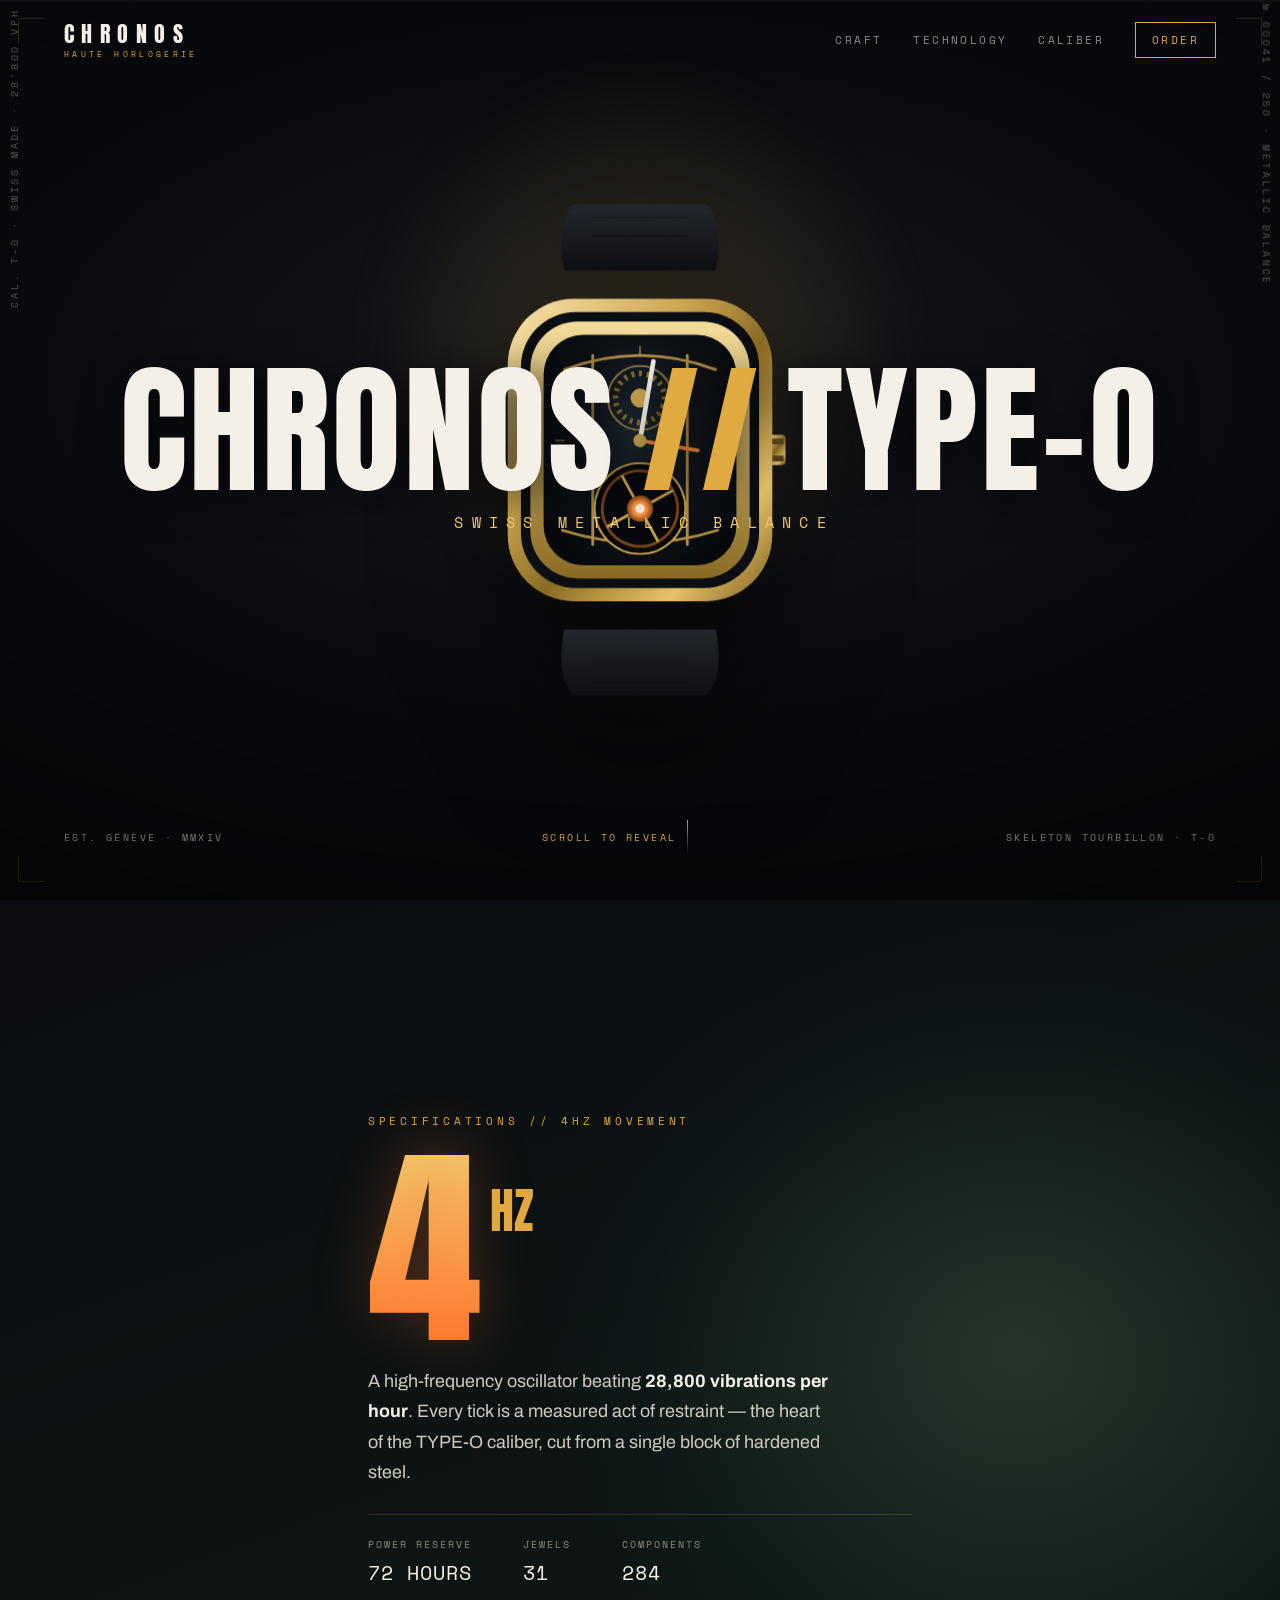
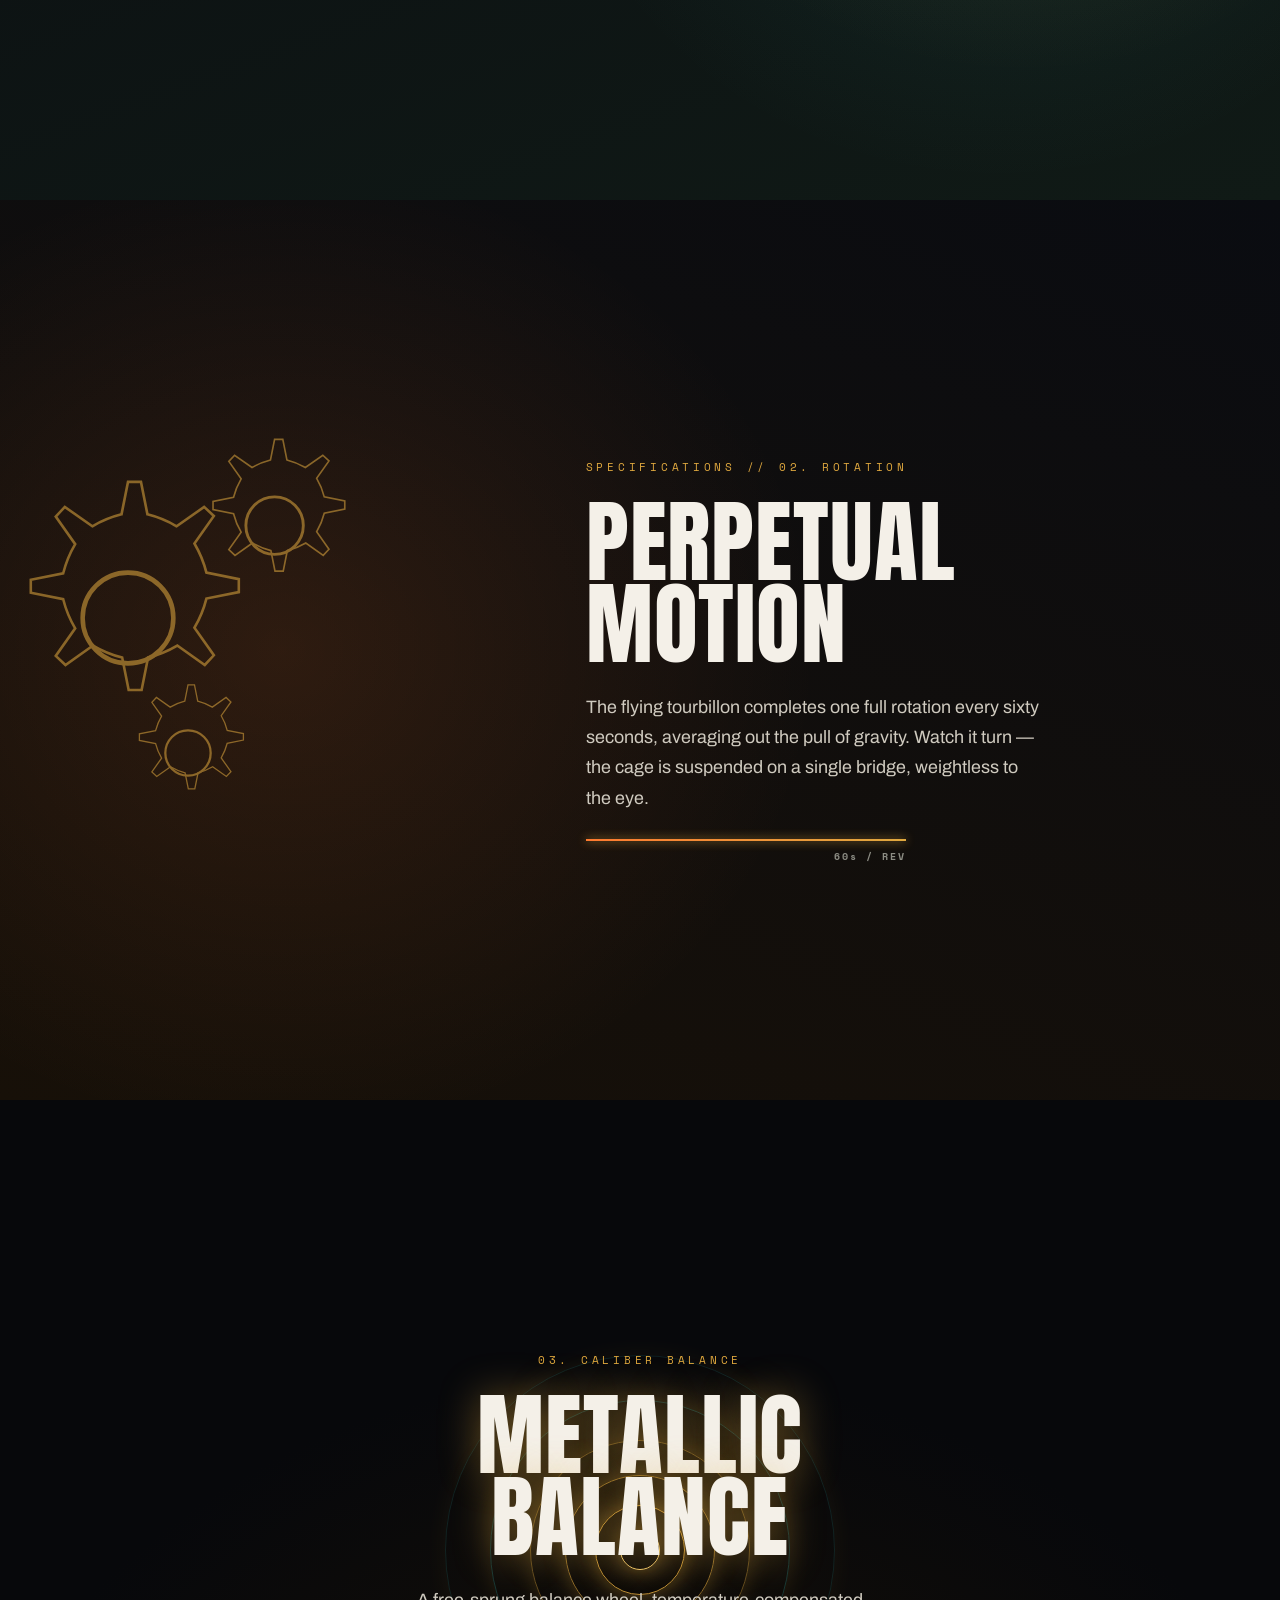
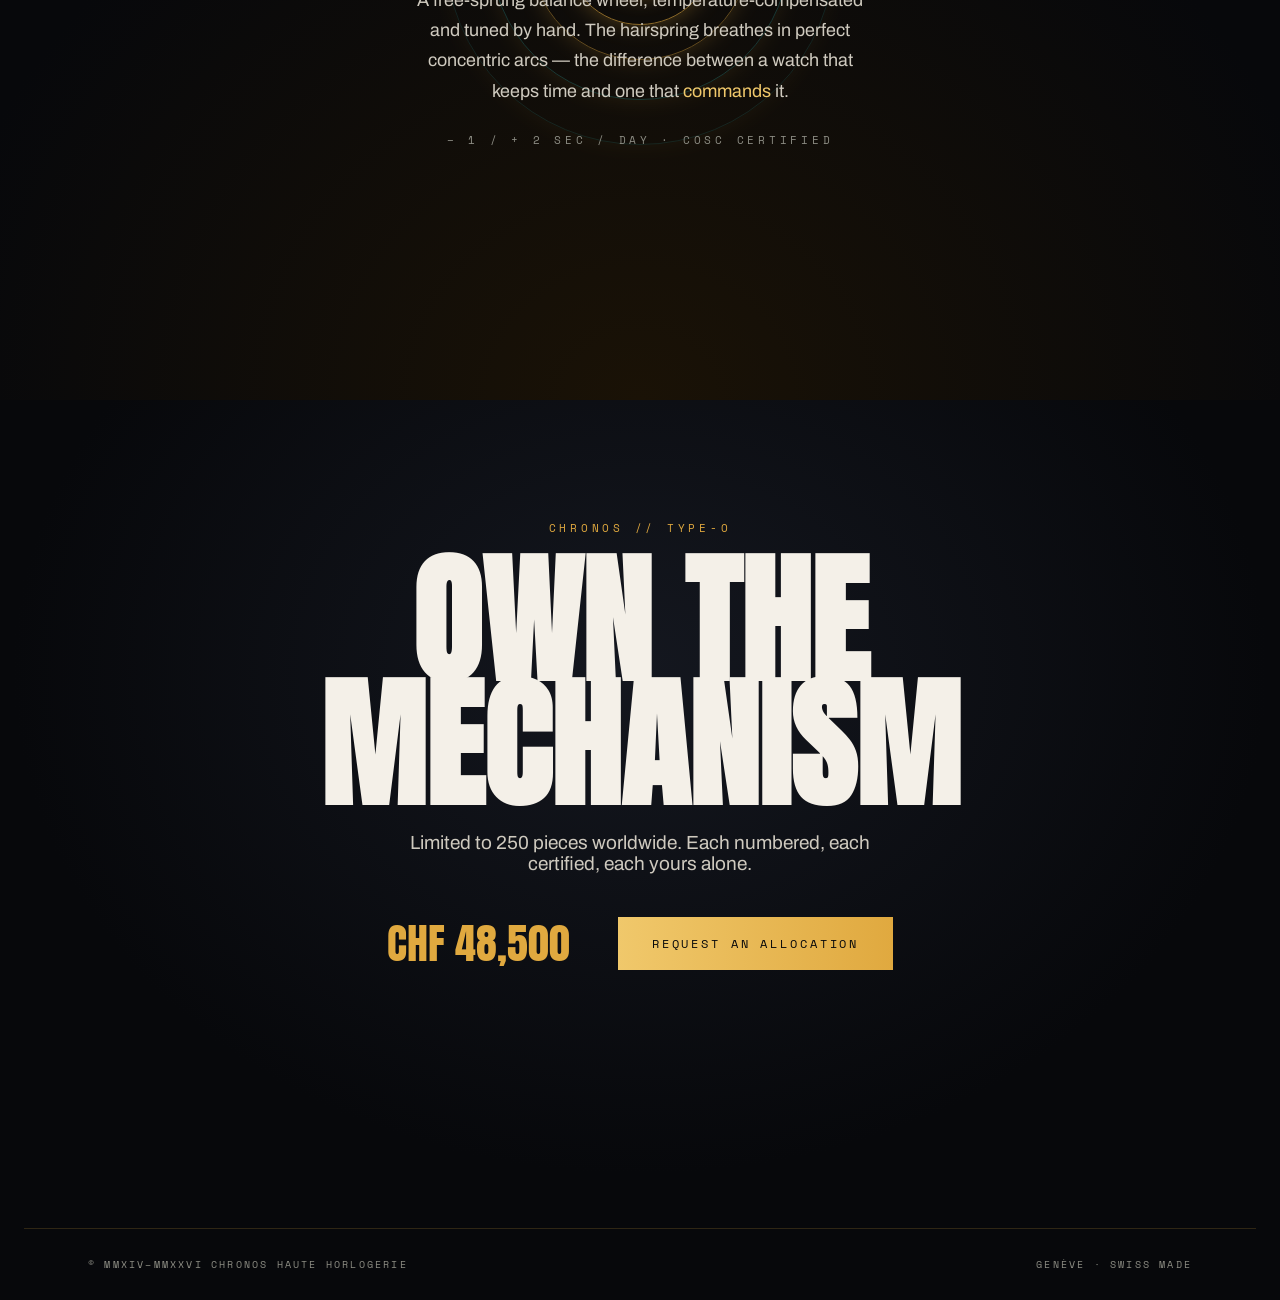
==== chronos/index.html @ 2407270a "Add CHRONOS // TYPE-O cinematic luxury watch landing page Scroll-driven product showcase recreated f" ====
<!DOCTYPE html>
<html lang="en">
<head>
<meta charset="UTF-8" />
<meta name="viewport" content="width=device-width, initial-scale=1.0" />
<title>CHRONOS // TYPE-O — Swiss Metallic Balance</title>
<meta name="description" content="CHRONOS TYPE-O. A skeleton tourbillon engineered around a 4HZ metallic balance. Swiss precision, rendered." />
<link rel="preconnect" href="https://fonts.googleapis.com" />
<link rel="preconnect" href="https://fonts.gstatic.com" crossorigin />
<link href="https://fonts.googleapis.com/css2?family=Anton&family=Archivo:wght@400;600;800&family=Space+Mono:wght@400;700&display=swap" rel="stylesheet" />
<link rel="stylesheet" href="css/style.css" />
</head>
<body>

<!-- grain + vignette overlays -->
<div class="grain" aria-hidden="true"></div>
<div class="vignette" aria-hidden="true"></div>

<!-- scroll progress -->
<div class="scroll-rail" aria-hidden="true"><span class="scroll-fill"></span></div>

<!-- HUD frame -->
<div class="hud" aria-hidden="true">
  <span class="hud-corner tl"></span>
  <span class="hud-corner tr"></span>
  <span class="hud-corner bl"></span>
  <span class="hud-corner br"></span>
  <span class="hud-vtext left">CAL. T-0 · SWISS MADE · 28'800 VPH</span>
  <span class="hud-vtext right">SERIAL № 00041 / 250 · METALLIC BALANCE</span>
</div>

<!-- NAV -->
<header class="nav" id="nav">
  <a class="brand" href="#hero">
    <span class="brand-mark">CHRONOS</span>
    <span class="brand-sub">HAUTE HORLOGERIE</span>
  </a>
  <nav class="nav-links">
    <a href="#movement">CRAFT</a>
    <a href="#rotation">TECHNOLOGY</a>
    <a href="#balance">CALIBER</a>
    <a href="#order" class="nav-cta">ORDER</a>
  </nav>
  <button class="nav-burger" aria-label="Menu"><span></span><span></span></button>
</header>

<!-- HERO -->
<section class="hero" id="hero">
  <div class="hero-glow"></div>
  <div class="hero-watch" data-parallax="0.12">
    <!-- watch injected via include below -->
    <div class="watch-wrap" id="watchMount"></div>
  </div>
  <div class="hero-copy">
    <h1 class="hero-title"><span>CHRONOS</span> <i>//</i> <span>TYPE-O</span></h1>
    <p class="hero-tag">SWISS METALLIC BALANCE</p>
  </div>
  <div class="hero-foot">
    <span>EST. GENÈVE · MMXIV</span>
    <span class="scroll-hint">SCROLL TO REVEAL <em></em></span>
    <span>SKELETON TOURBILLON · T-0</span>
  </div>
</section>

<!-- 01 MOVEMENT / 4HZ -->
<section class="panel panel--movement" id="movement" data-index="01">
  <div class="panel-bg movement-bg"></div>
  <div class="panel-grid">
    <span class="panel-kicker">SPECIFICATIONS // 4HZ MOVEMENT</span>
    <div class="stat">
      <span class="stat-num" data-count="4">4</span><span class="stat-unit">HZ</span>
    </div>
    <p class="panel-lead">A high-frequency oscillator beating <strong>28,800 vibrations per hour</strong>. Every tick is a measured act of restraint — the heart of the TYPE-O caliber, cut from a single block of hardened steel.</p>
    <ul class="spec-list">
      <li><b>POWER RESERVE</b><span>72 HOURS</span></li>
      <li><b>JEWELS</b><span>31</span></li>
      <li><b>COMPONENTS</b><span>284</span></li>
    </ul>
  </div>
</section>

<!-- 02 ROTATION -->
<section class="panel panel--rotation" id="rotation" data-index="02">
  <div class="panel-bg rotation-bg">
    <div class="gear-cluster">
      <svg class="gear g1" viewBox="0 0 100 100"><use href="#gear"/></svg>
      <svg class="gear g2" viewBox="0 0 100 100"><use href="#gear"/></svg>
      <svg class="gear g3" viewBox="0 0 100 100"><use href="#gear"/></svg>
    </div>
  </div>
  <div class="panel-grid right">
    <span class="panel-kicker">SPECIFICATIONS // 02. ROTATION</span>
    <h2 class="panel-h">PERPETUAL<br/>MOTION</h2>
    <p class="panel-lead">The flying tourbillon completes one full rotation every sixty seconds, averaging out the pull of gravity. Watch it turn — the cage is suspended on a single bridge, weightless to the eye.</p>
    <div class="meter"><span class="meter-fill"></span><b class="meter-label">60s / REV</b></div>
  </div>
</section>

<!-- 03 BALANCE -->
<section class="panel panel--balance" id="balance" data-index="03">
  <div class="panel-bg balance-bg">
    <div class="spring">
      <span></span><span></span><span></span><span></span><span></span><span></span>
    </div>
  </div>
  <div class="panel-grid center">
    <span class="panel-kicker">03. CALIBER BALANCE</span>
    <h2 class="panel-h glow">METALLIC<br/>BALANCE</h2>
    <p class="panel-lead">A free-sprung balance wheel, temperature-compensated and tuned by hand. The hairspring breathes in perfect concentric arcs — the difference between a watch that keeps time and one that <em>commands</em> it.</p>
    <span class="panel-kicker faint">– 1 / + 2 SEC / DAY · COSC CERTIFIED</span>
  </div>
</section>

<!-- ORDER / CTA -->
<section class="order" id="order">
  <div class="order-inner">
    <span class="panel-kicker">CHRONOS // TYPE-O</span>
    <h2 class="order-h">OWN THE<br/>MECHANISM</h2>
    <p class="order-sub">Limited to 250 pieces worldwide. Each numbered, each certified, each yours alone.</p>
    <div class="order-row">
      <span class="order-price">CHF 48,500</span>
      <a class="btn" href="#hero">REQUEST AN ALLOCATION</a>
    </div>
  </div>
  <footer class="footer">
    <span>© MMXIV–MMXXVI CHRONOS HAUTE HORLOGERIE</span>
    <span>GENÈVE · SWISS MADE</span>
  </footer>
</section>

<!-- shared svg defs -->
<svg width="0" height="0" style="position:absolute" aria-hidden="true">
  <defs>
    <g id="gear">
      <path d="M50 8 l4 0 2 10 a34 34 0 0 1 9 3.7 l8.5-6 3 2.8 -6 8.5 a34 34 0 0 1 3.7 9 l10 2 0 4 -10 2 a34 34 0 0 1 -3.7 9 l6 8.5 -2.8 3 -8.5-6 a34 34 0 0 1 -9 3.7 l-2 10 -4 0 -2-10 a34 34 0 0 1 -9 -3.7 l-8.5 6 -3-2.8 6-8.5 a34 34 0 0 1 -3.7 -9 l-10-2 0-4 10-2 a34 34 0 0 1 3.7 -9 l-6-8.5 2.8-3 8.5 6 a34 34 0 0 1 9 -3.7 z" />
      <circle cx="50" cy="50" r="14" class="gear-hub"/>
    </g>
  </defs>
</svg>

<script src="js/watch.js"></script>
<script src="js/main.js"></script>
</body>
</html>
---- chronos/css/style.css ----
/* ============================================================
   CHRONOS // TYPE-O  —  cinematic watch landing page
   ============================================================ */

:root{
  --bg:        #07080b;
  --bg-soft:   #0d1016;
  --panel:     #0a0c11;
  --gold:      #e0a93f;
  --gold-soft: #f0c86b;
  --amber:     #ff7a2f;
  --teal:      #3fd0c9;
  --ink:       #f4f0e8;
  --muted:     #8d8d84;
  --line:      rgba(224,169,63,.18);
  --mono: "Space Mono", ui-monospace, monospace;
  --disp: "Anton", "Archivo", system-ui, sans-serif;
  --body: "Archivo", system-ui, sans-serif;
}

*{ margin:0; padding:0; box-sizing:border-box; }
html{ scroll-behavior:smooth; }
body{
  background:var(--bg);
  color:var(--ink);
  font-family:var(--body);
  overflow-x:hidden;
  -webkit-font-smoothing:antialiased;
  cursor:default;
}
a{ color:inherit; text-decoration:none; }
img,svg{ display:block; }

/* ---------- atmospheric overlays ---------- */
.grain{
  position:fixed; inset:0; z-index:90; pointer-events:none; opacity:.05;
  background-image:url("data:image/svg+xml,%3Csvg xmlns='http://www.w3.org/2000/svg' width='120' height='120'%3E%3Cfilter id='n'%3E%3CfeTurbulence type='fractalNoise' baseFrequency='.9' numOctaves='2'/%3E%3C/filter%3E%3Crect width='100%25' height='100%25' filter='url(%23n)'/%3E%3C/svg%3E");
  mix-blend-mode:overlay;
}
.vignette{
  position:fixed; inset:0; z-index:89; pointer-events:none;
  background:radial-gradient(120% 90% at 50% 40%, transparent 55%, rgba(0,0,0,.7) 100%);
}

/* ---------- scroll progress ---------- */
.scroll-rail{
  position:fixed; top:0; left:0; right:0; height:2px; z-index:100;
  background:rgba(255,255,255,.04);
}
.scroll-fill{
  display:block; height:100%; width:0%;
  background:linear-gradient(90deg, var(--amber), var(--gold));
  box-shadow:0 0 12px var(--gold);
}

/* ---------- HUD frame ---------- */
.hud{ position:fixed; inset:0; z-index:80; pointer-events:none; }
.hud-corner{ position:absolute; width:26px; height:26px; border:1px solid var(--line); }
.hud-corner.tl{ top:18px; left:18px; border-right:0; border-bottom:0; }
.hud-corner.tr{ top:18px; right:18px; border-left:0;  border-bottom:0; }
.hud-corner.bl{ bottom:18px; left:18px; border-right:0; border-top:0; }
.hud-corner.br{ bottom:18px; right:18px; border-left:0; border-top:0; }
.hud-vtext{
  position:absolute; top:50%; font-family:var(--mono); font-size:10px;
  letter-spacing:.28em; color:var(--muted); white-space:nowrap; opacity:.55;
}
.hud-vtext.left{  left:14px;  transform:rotate(-90deg) translateX(50%); transform-origin:left center; }
.hud-vtext.right{ right:14px; transform:rotate(90deg)  translateX(-50%); transform-origin:right center; }

/* ---------- NAV ---------- */
.nav{
  position:fixed; top:0; left:0; right:0; z-index:70;
  display:flex; align-items:center; justify-content:space-between;
  padding:22px clamp(28px,5vw,72px);
  transition:background .4s, padding .4s, backdrop-filter .4s;
}
.nav.scrolled{
  background:rgba(7,8,11,.72); backdrop-filter:blur(14px);
  padding-top:14px; padding-bottom:14px;
  border-bottom:1px solid var(--line);
}
.brand{ display:flex; flex-direction:column; line-height:1; }
.brand-mark{ font-family:var(--disp); font-size:22px; letter-spacing:.34em; }
.brand-sub{ font-family:var(--mono); font-size:8px; letter-spacing:.42em; color:var(--gold); margin-top:5px; }
.nav-links{ display:flex; gap:clamp(18px,2.4vw,40px); align-items:center; }
.nav-links a{ font-family:var(--mono); font-size:11px; letter-spacing:.22em; color:var(--muted); transition:color .25s; }
.nav-links a:hover{ color:var(--ink); }
.nav-cta{
  border:1px solid var(--gold); color:var(--gold)!important; padding:9px 16px;
  transition:background .25s,color .25s!important;
}
.nav-cta:hover{ background:var(--gold); color:var(--bg)!important; }
.nav-burger{ display:none; }

/* ============================================================
   HERO
   ============================================================ */
.hero{
  position:relative; min-height:100vh; display:flex; align-items:center; justify-content:center;
  overflow:hidden;
  background:
    radial-gradient(80% 60% at 50% 42%, #14171f 0%, var(--bg) 70%);
}
.hero-glow{
  position:absolute; width:70vmin; height:70vmin; border-radius:50%;
  background:radial-gradient(circle, rgba(224,169,63,.22), transparent 62%);
  filter:blur(20px); top:38%; left:50%; transform:translate(-50%,-50%);
  animation:pulse 7s ease-in-out infinite;
}
@keyframes pulse{ 0%,100%{ opacity:.55; transform:translate(-50%,-50%) scale(1);} 50%{ opacity:.9; transform:translate(-50%,-50%) scale(1.08);} }

.hero-watch{
  position:absolute; top:50%; left:50%; transform:translate(-50%,-50%);
  z-index:2; will-change:transform;
}
.watch-wrap{ width:clamp(280px,42vmin,560px); filter:drop-shadow(0 40px 60px rgba(0,0,0,.6)); }
.watch-wrap svg{ width:100%; height:auto; }

.hero-copy{ position:relative; z-index:3; text-align:center; pointer-events:none; }
.hero-title{
  font-family:var(--disp); font-weight:400;
  font-size:clamp(2.6rem,11vw,9rem); line-height:.9; letter-spacing:.02em;
  text-transform:uppercase;
  display:flex; gap:.18em; align-items:center; justify-content:center; flex-wrap:wrap;
  text-shadow:0 6px 40px rgba(0,0,0,.7);
}
.hero-title i{ color:var(--gold); font-style:normal; }
.hero-tag{
  font-family:var(--mono); font-size:clamp(11px,1.4vw,15px);
  letter-spacing:.55em; color:var(--gold-soft); margin-top:18px; padding-left:.55em;
}
.hero-foot{
  position:absolute; bottom:46px; left:0; right:0; z-index:3;
  display:flex; justify-content:space-between; align-items:center;
  padding:0 clamp(28px,5vw,72px);
  font-family:var(--mono); font-size:10px; letter-spacing:.24em; color:var(--muted);
}
.scroll-hint{ display:flex; align-items:center; gap:10px; color:var(--gold); }
.scroll-hint em{
  width:1px; height:34px; background:linear-gradient(var(--gold),transparent);
  display:inline-block; animation:drop 1.8s ease-in-out infinite;
}
@keyframes drop{ 0%{ transform:scaleY(.2); transform-origin:top; opacity:.3;} 50%{ transform:scaleY(1); opacity:1;} 100%{ transform:scaleY(.2); transform-origin:bottom; opacity:.3;} }

/* ============================================================
   PANELS
   ============================================================ */
.panel{
  position:relative; min-height:100vh; display:flex; align-items:center;
  overflow:hidden; isolation:isolate;
}
.panel-bg{ position:absolute; inset:0; z-index:-1; }
.panel-grid{
  width:min(1180px,90vw); margin:0 auto; padding:0 clamp(24px,4vw,48px);
  display:flex; flex-direction:column; gap:26px; max-width:640px;
}
.panel-grid.right{ margin-left:auto; margin-right:clamp(24px,8vw,120px); }
.panel-grid.center{ align-items:center; text-align:center; max-width:760px; }

.panel-kicker{
  font-family:var(--mono); font-size:11px; letter-spacing:.34em; color:var(--gold);
  text-transform:uppercase;
}
.panel-kicker.faint{ color:var(--muted); }
.panel-h{
  font-family:var(--disp); font-weight:400; line-height:.92;
  font-size:clamp(2.4rem,7vw,6rem); text-transform:uppercase; letter-spacing:.01em;
}
.panel-h.glow{ text-shadow:0 0 40px rgba(224,169,63,.45); }
.panel-lead{
  font-size:clamp(15px,1.4vw,19px); line-height:1.7; color:#cfcabf; max-width:46ch;
}
.panel-lead strong{ color:var(--ink); }
.panel-lead em{ color:var(--gold-soft); font-style:normal; }

/* reveal animation */
.reveal{ opacity:0; transform:translateY(38px); transition:opacity .9s cubic-bezier(.16,1,.3,1), transform .9s cubic-bezier(.16,1,.3,1); }
.reveal.in{ opacity:1; transform:none; }
.reveal.d1{ transition-delay:.08s; } .reveal.d2{ transition-delay:.16s; }
.reveal.d3{ transition-delay:.24s; } .reveal.d4{ transition-delay:.32s; }

/* ---- 01 movement ---- */
.panel--movement{ background:linear-gradient(160deg,#0a0c11,#101a16); }
.movement-bg{
  background:
    radial-gradient(60% 80% at 78% 50%, rgba(63,208,201,.10), transparent 60%),
    radial-gradient(50% 60% at 80% 50%, rgba(224,169,63,.10), transparent 60%);
}
.stat{ display:flex; align-items:flex-start; gap:8px; }
.stat-num{
  font-family:var(--disp); font-size:clamp(5rem,18vw,15rem); line-height:.8;
  background:linear-gradient(180deg,var(--gold-soft),var(--amber));
  -webkit-background-clip:text; background-clip:text; color:transparent;
  text-shadow:0 0 60px rgba(255,122,47,.25);
}
.stat-unit{ font-family:var(--disp); font-size:clamp(1.6rem,4vw,3rem); color:var(--gold); margin-top:.4em; }
.spec-list{ list-style:none; display:flex; gap:clamp(20px,4vw,56px); flex-wrap:wrap; border-top:1px solid var(--line); padding-top:22px; }
.spec-list li{ display:flex; flex-direction:column; gap:6px; font-family:var(--mono); }
.spec-list b{ font-size:10px; letter-spacing:.2em; color:var(--muted); font-weight:400; }
.spec-list span{ font-size:20px; letter-spacing:.05em; color:var(--ink); }

/* ---- 02 rotation ---- */
.panel--rotation{ background:linear-gradient(200deg,#0a0c11,#171008); }
.rotation-bg{ background:radial-gradient(70% 90% at 22% 50%, rgba(255,122,47,.12), transparent 60%); }
.gear-cluster{ position:absolute; left:-6vw; top:50%; transform:translateY(-50%); width:60vmin; height:60vmin; opacity:.55; }
.gear{ position:absolute; fill:none; stroke:var(--gold); stroke-width:.8; }
.gear path{ fill:rgba(224,169,63,.04); }
.gear-hub{ fill:none; stroke:var(--gold); stroke-width:1.4; }
.gear.g1{ width:60%; left:8%; top:14%; animation:spin 26s linear infinite; }
.gear.g2{ width:38%; left:46%; top:8%;  animation:spin 18s linear infinite reverse; }
.gear.g3{ width:30%; left:34%; top:54%; animation:spin 14s linear infinite; }
@keyframes spin{ to{ transform:rotate(360deg);} }
.meter{ position:relative; height:2px; width:min(320px,70%); background:rgba(255,255,255,.08); }
.meter-fill{ position:absolute; left:0; top:0; height:100%; width:0; background:linear-gradient(90deg,var(--amber),var(--gold)); box-shadow:0 0 10px var(--gold); }
.meter-label{ position:absolute; right:0; top:10px; font-family:var(--mono); font-size:10px; letter-spacing:.2em; color:var(--muted); }

/* ---- 03 balance ---- */
.panel--balance{ background:radial-gradient(80% 100% at 50% 100%, #1a1206, #07080b 70%); }
.balance-bg{ display:flex; align-items:center; justify-content:center; }
.spring{ position:relative; width:2px; height:70vh; }
.spring span{
  position:absolute; left:50%; top:50%; border:1px solid var(--gold);
  border-radius:50%; transform:translate(-50%,-50%);
  box-shadow:0 0 22px rgba(224,169,63,.5);
  animation:breathe 3.4s ease-in-out infinite;
}
.spring span:nth-child(1){ width:40px;  height:40px;  animation-delay:0s;    border-color:var(--gold-soft);}
.spring span:nth-child(2){ width:90px;  height:90px;  animation-delay:.15s;  opacity:.85;}
.spring span:nth-child(3){ width:150px; height:150px; animation-delay:.3s;   opacity:.6;}
.spring span:nth-child(4){ width:220px; height:220px; animation-delay:.45s;  opacity:.4;}
.spring span:nth-child(5){ width:300px; height:300px; animation-delay:.6s;   opacity:.22; border-color:var(--teal);}
.spring span:nth-child(6){ width:390px; height:390px; animation-delay:.75s;  opacity:.12; border-color:var(--teal);}
@keyframes breathe{ 0%,100%{ transform:translate(-50%,-50%) scale(.92);} 50%{ transform:translate(-50%,-50%) scale(1.06);} }

/* ============================================================
   ORDER + FOOTER
   ============================================================ */
.order{
  position:relative; min-height:100vh; display:flex; flex-direction:column;
  align-items:center; justify-content:center;
  background:radial-gradient(70% 80% at 50% 30%, #14171f, var(--bg) 70%);
  text-align:center; padding:120px 24px 0;
}
.order-inner{ display:flex; flex-direction:column; align-items:center; gap:24px; }
.order-h{ font-family:var(--disp); font-size:clamp(3rem,11vw,9rem); line-height:.88; text-transform:uppercase; }
.order-sub{ font-size:clamp(15px,1.5vw,19px); color:#cfcabf; max-width:42ch; }
.order-row{ display:flex; align-items:center; gap:clamp(20px,4vw,48px); flex-wrap:wrap; justify-content:center; margin-top:14px; }
.order-price{ font-family:var(--disp); font-size:clamp(1.6rem,4vw,2.6rem); color:var(--gold); }
.btn{
  font-family:var(--mono); font-size:12px; letter-spacing:.24em; color:var(--bg);
  background:linear-gradient(90deg,var(--gold-soft),var(--gold)); padding:18px 34px;
  transition:transform .25s, box-shadow .25s; box-shadow:0 0 0 rgba(224,169,63,0);
}
.btn:hover{ transform:translateY(-2px); box-shadow:0 14px 40px rgba(224,169,63,.35); }
.footer{
  margin-top:auto; width:100%; display:flex; justify-content:space-between;
  padding:28px clamp(28px,5vw,72px);
  font-family:var(--mono); font-size:10px; letter-spacing:.22em; color:var(--muted);
  border-top:1px solid var(--line);
}

/* ============================================================
   RESPONSIVE
   ============================================================ */
@media (max-width:760px){
  .nav-links{ display:none; }
  .nav-burger{ display:flex; flex-direction:column; gap:6px; background:none; border:0; cursor:pointer; }
  .nav-burger span{ width:26px; height:2px; background:var(--ink); }
  .panel-grid.right{ margin-right:auto; }
  .hero-foot span:first-child,.hero-foot span:last-child{ display:none; }
  .gear-cluster{ opacity:.28; }
  .hud-vtext{ display:none; }
  .footer{ flex-direction:column; gap:8px; text-align:center; }
}

@media (prefers-reduced-motion:reduce){
  *{ animation:none!important; }
  .reveal{ opacity:1; transform:none; }
  html{ scroll-behavior:auto; }
}
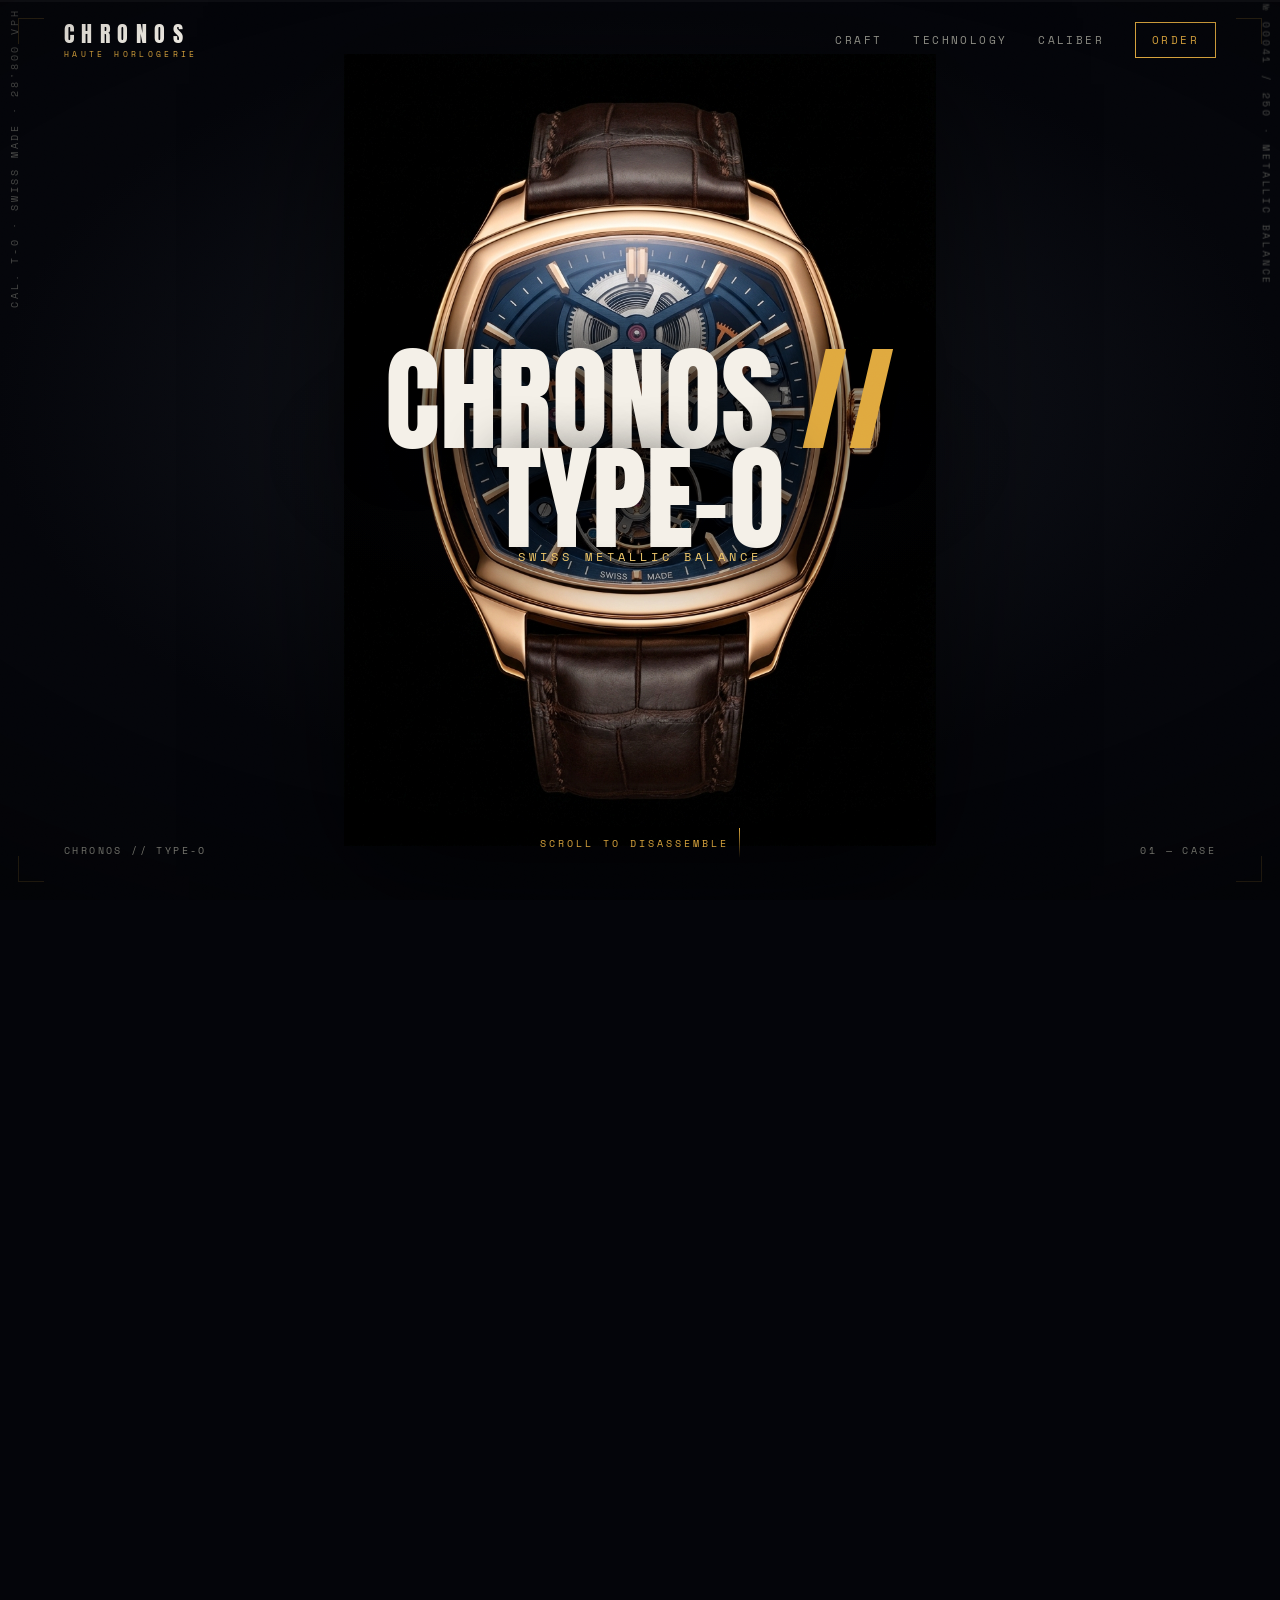
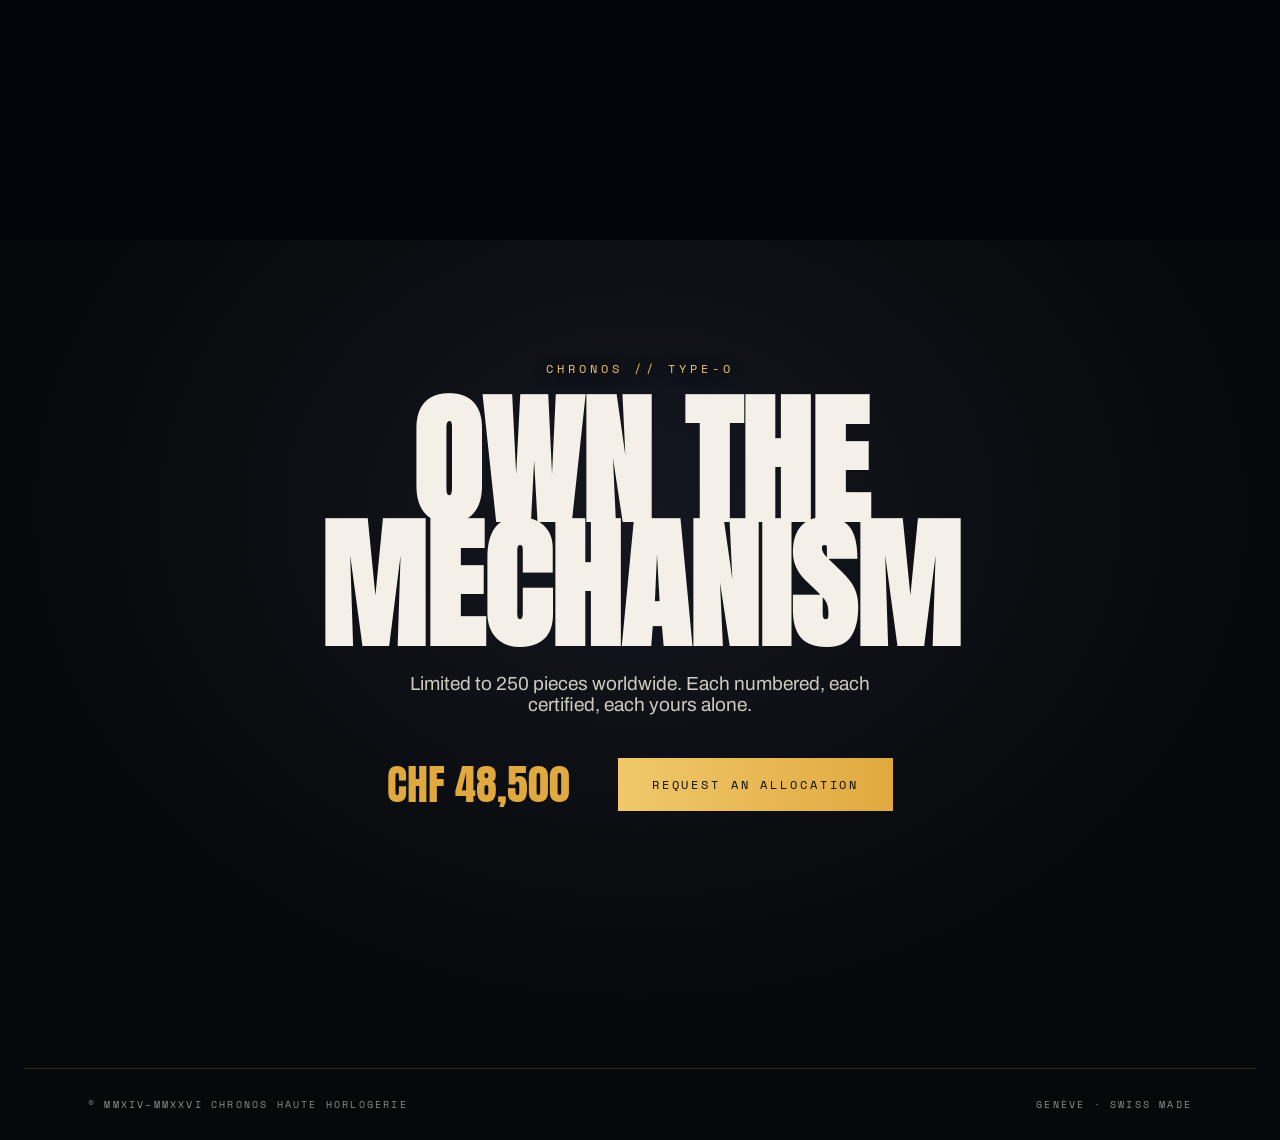
==== commit 0641c90e: "Rebuild CHRONOS hero as scroll-driven disassembly with real watch photography - Replace hand-built S" ====
--- a/chronos/index.html
+++ b/chronos/index.html
@@ -4,7 +4,7 @@
 <meta charset="UTF-8" />
 <meta name="viewport" content="width=device-width, initial-scale=1.0" />
 <title>CHRONOS // TYPE-O — Swiss Metallic Balance</title>
-<meta name="description" content="CHRONOS TYPE-O. A skeleton tourbillon engineered around a 4HZ metallic balance. Swiss precision, rendered." />
+<meta name="description" content="CHRONOS TYPE-O. A rose-gold skeleton tourbillon engineered around a 4HZ metallic balance. Swiss precision." />
 <link rel="preconnect" href="https://fonts.googleapis.com" />
 <link rel="preconnect" href="https://fonts.gstatic.com" crossorigin />
 <link href="https://fonts.googleapis.com/css2?family=Anton&family=Archivo:wght@400;600;800&family=Space+Mono:wght@400;700&display=swap" rel="stylesheet" />
@@ -12,114 +12,87 @@
 </head>
 <body>
 
-<!-- grain + vignette overlays -->
 <div class="grain" aria-hidden="true"></div>
 <div class="vignette" aria-hidden="true"></div>
-
-<!-- scroll progress -->
 <div class="scroll-rail" aria-hidden="true"><span class="scroll-fill"></span></div>
 
-<!-- HUD frame -->
 <div class="hud" aria-hidden="true">
-  <span class="hud-corner tl"></span>
-  <span class="hud-corner tr"></span>
-  <span class="hud-corner bl"></span>
-  <span class="hud-corner br"></span>
+  <span class="hud-corner tl"></span><span class="hud-corner tr"></span>
+  <span class="hud-corner bl"></span><span class="hud-corner br"></span>
   <span class="hud-vtext left">CAL. T-0 · SWISS MADE · 28'800 VPH</span>
   <span class="hud-vtext right">SERIAL № 00041 / 250 · METALLIC BALANCE</span>
 </div>
 
 <!-- NAV -->
 <header class="nav" id="nav">
-  <a class="brand" href="#hero">
+  <a class="brand" href="#top">
     <span class="brand-mark">CHRONOS</span>
     <span class="brand-sub">HAUTE HORLOGERIE</span>
   </a>
   <nav class="nav-links">
-    <a href="#movement">CRAFT</a>
-    <a href="#rotation">TECHNOLOGY</a>
-    <a href="#balance">CALIBER</a>
+    <a href="#story">CRAFT</a>
+    <a href="#story">TECHNOLOGY</a>
+    <a href="#story">CALIBER</a>
     <a href="#order" class="nav-cta">ORDER</a>
   </nav>
   <button class="nav-burger" aria-label="Menu"><span></span><span></span></button>
 </header>
 
-<!-- HERO -->
-<section class="hero" id="hero">
-  <div class="hero-glow"></div>
-  <div class="hero-watch" data-parallax="0.12">
-    <!-- watch injected via include below -->
-    <div class="watch-wrap" id="watchMount"></div>
-  </div>
-  <div class="hero-copy">
-    <h1 class="hero-title"><span>CHRONOS</span> <i>//</i> <span>TYPE-O</span></h1>
-    <p class="hero-tag">SWISS METALLIC BALANCE</p>
-  </div>
-  <div class="hero-foot">
-    <span>EST. GENÈVE · MMXIV</span>
-    <span class="scroll-hint">SCROLL TO REVEAL <em></em></span>
-    <span>SKELETON TOURBILLON · T-0</span>
+<span id="top"></span>
+
+<!-- ============================================================
+     SCROLL-DRIVEN DISASSEMBLY  (pinned stage, scrubbed by scroll)
+     ============================================================ -->
+<section class="scrolly" id="story">
+  <div class="stage">
+
+    <!-- image layers: full watch -> movement/tourbillon -> balance -->
+    <div class="layers" id="layers">
+      <figure class="layer" data-layer="0"><img src="assets/watch-hero.jpeg"  alt="CHRONOS TYPE-O skeleton tourbillon" /></figure>
+      <figure class="layer" data-layer="1"><img src="assets/watch-macro.jpeg" alt="TYPE-O skeleton movement and flying tourbillon" /></figure>
+      <figure class="layer" data-layer="2"><img src="assets/watch-balance.jpeg" alt="Metallic balance wheel and hairspring" /></figure>
+    </div>
+
+    <!-- captions, each fades in/out over its scroll window -->
+    <div class="caps" id="caps">
+      <div class="cap cap--center" data-cap="0">
+        <h1 class="big"><span>CHRONOS</span> <i>//</i> <span>TYPE-O</span></h1>
+        <p class="kick">SWISS METALLIC BALANCE</p>
+      </div>
+
+      <div class="cap cap--left" data-cap="1">
+        <span class="kick">SPECIFICATIONS // 4HZ MOVEMENT</span>
+        <div class="stat"><span class="stat-num">4</span><span class="stat-unit">HZ</span></div>
+        <p class="lead">28,800 vibrations per hour. The high-frequency oscillator at the heart of the TYPE-O caliber.</p>
+      </div>
+
+      <div class="cap cap--right" data-cap="2">
+        <span class="kick">SPECIFICATIONS // 02. ROTATION</span>
+        <h2 class="big sm">PERPETUAL<br/>MOTION</h2>
+        <p class="lead">The flying tourbillon turns once every sixty seconds, suspended on a single bridge — averaging out the pull of gravity.</p>
+      </div>
+
+      <div class="cap cap--center" data-cap="3">
+        <span class="kick">03. CALIBER BALANCE</span>
+        <h2 class="big glow">METALLIC<br/>BALANCE</h2>
+        <p class="lead">A free-sprung balance, tuned by hand. The hairspring breathes in perfect concentric arcs — accurate to – 1 / + 2 sec a day.</p>
+      </div>
+    </div>
+
+    <div class="scroll-hint" id="scrollHint">SCROLL TO DISASSEMBLE <em></em></div>
+    <div class="stage-foot"><span>CHRONOS // TYPE-O</span><span id="stageStep">01 — CASE</span></div>
   </div>
 </section>
 
-<!-- 01 MOVEMENT / 4HZ -->
-<section class="panel panel--movement" id="movement" data-index="01">
-  <div class="panel-bg movement-bg"></div>
-  <div class="panel-grid">
-    <span class="panel-kicker">SPECIFICATIONS // 4HZ MOVEMENT</span>
-    <div class="stat">
-      <span class="stat-num" data-count="4">4</span><span class="stat-unit">HZ</span>
-    </div>
-    <p class="panel-lead">A high-frequency oscillator beating <strong>28,800 vibrations per hour</strong>. Every tick is a measured act of restraint — the heart of the TYPE-O caliber, cut from a single block of hardened steel.</p>
-    <ul class="spec-list">
-      <li><b>POWER RESERVE</b><span>72 HOURS</span></li>
-      <li><b>JEWELS</b><span>31</span></li>
-      <li><b>COMPONENTS</b><span>284</span></li>
-    </ul>
-  </div>
-</section>
-
-<!-- 02 ROTATION -->
-<section class="panel panel--rotation" id="rotation" data-index="02">
-  <div class="panel-bg rotation-bg">
-    <div class="gear-cluster">
-      <svg class="gear g1" viewBox="0 0 100 100"><use href="#gear"/></svg>
-      <svg class="gear g2" viewBox="0 0 100 100"><use href="#gear"/></svg>
-      <svg class="gear g3" viewBox="0 0 100 100"><use href="#gear"/></svg>
-    </div>
-  </div>
-  <div class="panel-grid right">
-    <span class="panel-kicker">SPECIFICATIONS // 02. ROTATION</span>
-    <h2 class="panel-h">PERPETUAL<br/>MOTION</h2>
-    <p class="panel-lead">The flying tourbillon completes one full rotation every sixty seconds, averaging out the pull of gravity. Watch it turn — the cage is suspended on a single bridge, weightless to the eye.</p>
-    <div class="meter"><span class="meter-fill"></span><b class="meter-label">60s / REV</b></div>
-  </div>
-</section>
-
-<!-- 03 BALANCE -->
-<section class="panel panel--balance" id="balance" data-index="03">
-  <div class="panel-bg balance-bg">
-    <div class="spring">
-      <span></span><span></span><span></span><span></span><span></span><span></span>
-    </div>
-  </div>
-  <div class="panel-grid center">
-    <span class="panel-kicker">03. CALIBER BALANCE</span>
-    <h2 class="panel-h glow">METALLIC<br/>BALANCE</h2>
-    <p class="panel-lead">A free-sprung balance wheel, temperature-compensated and tuned by hand. The hairspring breathes in perfect concentric arcs — the difference between a watch that keeps time and one that <em>commands</em> it.</p>
-    <span class="panel-kicker faint">– 1 / + 2 SEC / DAY · COSC CERTIFIED</span>
-  </div>
-</section>
-
-<!-- ORDER / CTA -->
+<!-- ORDER -->
 <section class="order" id="order">
   <div class="order-inner">
-    <span class="panel-kicker">CHRONOS // TYPE-O</span>
+    <span class="kick">CHRONOS // TYPE-O</span>
     <h2 class="order-h">OWN THE<br/>MECHANISM</h2>
     <p class="order-sub">Limited to 250 pieces worldwide. Each numbered, each certified, each yours alone.</p>
     <div class="order-row">
       <span class="order-price">CHF 48,500</span>
-      <a class="btn" href="#hero">REQUEST AN ALLOCATION</a>
+      <a class="btn" href="#top">REQUEST AN ALLOCATION</a>
     </div>
   </div>
   <footer class="footer">
@@ -128,17 +101,6 @@
   </footer>
 </section>
 
-<!-- shared svg defs -->
-<svg width="0" height="0" style="position:absolute" aria-hidden="true">
-  <defs>
-    <g id="gear">
-      <path d="M50 8 l4 0 2 10 a34 34 0 0 1 9 3.7 l8.5-6 3 2.8 -6 8.5 a34 34 0 0 1 3.7 9 l10 2 0 4 -10 2 a34 34 0 0 1 -3.7 9 l6 8.5 -2.8 3 -8.5-6 a34 34 0 0 1 -9 3.7 l-2 10 -4 0 -2-10 a34 34 0 0 1 -9 -3.7 l-8.5 6 -3-2.8 6-8.5 a34 34 0 0 1 -3.7 -9 l-10-2 0-4 10-2 a34 34 0 0 1 3.7 -9 l-6-8.5 2.8-3 8.5 6 a34 34 0 0 1 9 -3.7 z" />
-      <circle cx="50" cy="50" r="14" class="gear-hub"/>
-    </g>
-  </defs>
-</svg>
-
-<script src="js/watch.js"></script>
 <script src="js/main.js"></script>
 </body>
 </html>
--- a/chronos/css/style.css
+++ b/chronos/css/style.css
@@ -1,280 +1,127 @@
 /* ============================================================
-   CHRONOS // TYPE-O  —  cinematic watch landing page
+   CHRONOS // TYPE-O  —  scroll-driven disassembly
    ============================================================ */
 
 :root{
-  --bg:        #07080b;
-  --bg-soft:   #0d1016;
-  --panel:     #0a0c11;
-  --gold:      #e0a93f;
-  --gold-soft: #f0c86b;
-  --amber:     #ff7a2f;
-  --teal:      #3fd0c9;
-  --ink:       #f4f0e8;
-  --muted:     #8d8d84;
-  --line:      rgba(224,169,63,.18);
-  --mono: "Space Mono", ui-monospace, monospace;
-  --disp: "Anton", "Archivo", system-ui, sans-serif;
-  --body: "Archivo", system-ui, sans-serif;
+  --bg:#07080b; --gold:#e0a93f; --gold-soft:#f0c86b; --amber:#ff7a2f; --teal:#3fd0c9;
+  --ink:#f4f0e8; --muted:#8d8d84; --line:rgba(224,169,63,.18);
+  --mono:"Space Mono",ui-monospace,monospace;
+  --disp:"Anton","Archivo",system-ui,sans-serif;
+  --body:"Archivo",system-ui,sans-serif;
 }
-
 *{ margin:0; padding:0; box-sizing:border-box; }
 html{ scroll-behavior:smooth; }
-body{
-  background:var(--bg);
-  color:var(--ink);
-  font-family:var(--body);
-  overflow-x:hidden;
-  -webkit-font-smoothing:antialiased;
-  cursor:default;
-}
+body{ background:var(--bg); color:var(--ink); font-family:var(--body); overflow-x:hidden; -webkit-font-smoothing:antialiased; }
 a{ color:inherit; text-decoration:none; }
-img,svg{ display:block; }
+img{ display:block; }
 
-/* ---------- atmospheric overlays ---------- */
-.grain{
-  position:fixed; inset:0; z-index:90; pointer-events:none; opacity:.05;
-  background-image:url("data:image/svg+xml,%3Csvg xmlns='http://www.w3.org/2000/svg' width='120' height='120'%3E%3Cfilter id='n'%3E%3CfeTurbulence type='fractalNoise' baseFrequency='.9' numOctaves='2'/%3E%3C/filter%3E%3Crect width='100%25' height='100%25' filter='url(%23n)'/%3E%3C/svg%3E");
-  mix-blend-mode:overlay;
-}
-.vignette{
-  position:fixed; inset:0; z-index:89; pointer-events:none;
-  background:radial-gradient(120% 90% at 50% 40%, transparent 55%, rgba(0,0,0,.7) 100%);
-}
+/* overlays */
+.grain{ position:fixed; inset:0; z-index:90; pointer-events:none; opacity:.05; mix-blend-mode:overlay;
+  background-image:url("data:image/svg+xml,%3Csvg xmlns='http://www.w3.org/2000/svg' width='120' height='120'%3E%3Cfilter id='n'%3E%3CfeTurbulence type='fractalNoise' baseFrequency='.9' numOctaves='2'/%3E%3C/filter%3E%3Crect width='100%25' height='100%25' filter='url(%23n)'/%3E%3C/svg%3E"); }
+.vignette{ position:fixed; inset:0; z-index:89; pointer-events:none;
+  background:radial-gradient(120% 90% at 50% 45%, transparent 52%, rgba(0,0,0,.78) 100%); }
 
-/* ---------- scroll progress ---------- */
-.scroll-rail{
-  position:fixed; top:0; left:0; right:0; height:2px; z-index:100;
-  background:rgba(255,255,255,.04);
-}
-.scroll-fill{
-  display:block; height:100%; width:0%;
-  background:linear-gradient(90deg, var(--amber), var(--gold));
-  box-shadow:0 0 12px var(--gold);
-}
+.scroll-rail{ position:fixed; top:0; left:0; right:0; height:2px; z-index:100; background:rgba(255,255,255,.04); }
+.scroll-fill{ display:block; height:100%; width:0%; background:linear-gradient(90deg,var(--amber),var(--gold)); box-shadow:0 0 12px var(--gold); }
 
-/* ---------- HUD frame ---------- */
 .hud{ position:fixed; inset:0; z-index:80; pointer-events:none; }
 .hud-corner{ position:absolute; width:26px; height:26px; border:1px solid var(--line); }
 .hud-corner.tl{ top:18px; left:18px; border-right:0; border-bottom:0; }
-.hud-corner.tr{ top:18px; right:18px; border-left:0;  border-bottom:0; }
+.hud-corner.tr{ top:18px; right:18px; border-left:0; border-bottom:0; }
 .hud-corner.bl{ bottom:18px; left:18px; border-right:0; border-top:0; }
 .hud-corner.br{ bottom:18px; right:18px; border-left:0; border-top:0; }
-.hud-vtext{
-  position:absolute; top:50%; font-family:var(--mono); font-size:10px;
-  letter-spacing:.28em; color:var(--muted); white-space:nowrap; opacity:.55;
-}
-.hud-vtext.left{  left:14px;  transform:rotate(-90deg) translateX(50%); transform-origin:left center; }
-.hud-vtext.right{ right:14px; transform:rotate(90deg)  translateX(-50%); transform-origin:right center; }
+.hud-vtext{ position:absolute; top:50%; font-family:var(--mono); font-size:10px; letter-spacing:.28em; color:var(--muted); white-space:nowrap; opacity:.5; }
+.hud-vtext.left{ left:14px; transform:rotate(-90deg) translateX(50%); transform-origin:left center; }
+.hud-vtext.right{ right:14px; transform:rotate(90deg) translateX(-50%); transform-origin:right center; }
 
-/* ---------- NAV ---------- */
-.nav{
-  position:fixed; top:0; left:0; right:0; z-index:70;
-  display:flex; align-items:center; justify-content:space-between;
-  padding:22px clamp(28px,5vw,72px);
-  transition:background .4s, padding .4s, backdrop-filter .4s;
-}
-.nav.scrolled{
-  background:rgba(7,8,11,.72); backdrop-filter:blur(14px);
-  padding-top:14px; padding-bottom:14px;
-  border-bottom:1px solid var(--line);
-}
+/* NAV */
+.nav{ position:fixed; top:0; left:0; right:0; z-index:70; display:flex; align-items:center; justify-content:space-between;
+  padding:22px clamp(28px,5vw,72px); transition:background .4s,padding .4s,backdrop-filter .4s; }
+.nav.scrolled{ background:rgba(7,8,11,.72); backdrop-filter:blur(14px); padding-top:14px; padding-bottom:14px; border-bottom:1px solid var(--line); }
 .brand{ display:flex; flex-direction:column; line-height:1; }
 .brand-mark{ font-family:var(--disp); font-size:22px; letter-spacing:.34em; }
 .brand-sub{ font-family:var(--mono); font-size:8px; letter-spacing:.42em; color:var(--gold); margin-top:5px; }
 .nav-links{ display:flex; gap:clamp(18px,2.4vw,40px); align-items:center; }
 .nav-links a{ font-family:var(--mono); font-size:11px; letter-spacing:.22em; color:var(--muted); transition:color .25s; }
 .nav-links a:hover{ color:var(--ink); }
-.nav-cta{
-  border:1px solid var(--gold); color:var(--gold)!important; padding:9px 16px;
-  transition:background .25s,color .25s!important;
-}
+.nav-cta{ border:1px solid var(--gold); color:var(--gold)!important; padding:9px 16px; transition:background .25s,color .25s!important; }
 .nav-cta:hover{ background:var(--gold); color:var(--bg)!important; }
 .nav-burger{ display:none; }
 
 /* ============================================================
-   HERO
+   SCROLLY  — tall section, sticky stage scrubbed by scroll
    ============================================================ */
-.hero{
-  position:relative; min-height:100vh; display:flex; align-items:center; justify-content:center;
-  overflow:hidden;
-  background:
-    radial-gradient(80% 60% at 50% 42%, #14171f 0%, var(--bg) 70%);
-}
-.hero-glow{
-  position:absolute; width:70vmin; height:70vmin; border-radius:50%;
-  background:radial-gradient(circle, rgba(224,169,63,.22), transparent 62%);
-  filter:blur(20px); top:38%; left:50%; transform:translate(-50%,-50%);
-  animation:pulse 7s ease-in-out infinite;
-}
-@keyframes pulse{ 0%,100%{ opacity:.55; transform:translate(-50%,-50%) scale(1);} 50%{ opacity:.9; transform:translate(-50%,-50%) scale(1.08);} }
+.scrolly{ position:relative; height:560vh; background:#04050a; }
+.stage{ position:sticky; top:0; height:100vh; overflow:hidden;
+  background:radial-gradient(70% 60% at 50% 45%, #14171f 0%, #04050a 72%); }
 
-.hero-watch{
-  position:absolute; top:50%; left:50%; transform:translate(-50%,-50%);
-  z-index:2; will-change:transform;
-}
-.watch-wrap{ width:clamp(280px,42vmin,560px); filter:drop-shadow(0 40px 60px rgba(0,0,0,.6)); }
-.watch-wrap svg{ width:100%; height:auto; }
+/* image layers */
+.layers{ position:absolute; inset:0; }
+.layer{ position:absolute; inset:0; opacity:0; will-change:opacity,transform; }
+.layer img{ width:100%; height:100%; object-fit:cover; object-position:center; }
+.layer[data-layer="0"] img{ object-fit:contain; padding:6vh 0; filter:drop-shadow(0 30px 70px rgba(0,0,0,.7)); }
 
-.hero-copy{ position:relative; z-index:3; text-align:center; pointer-events:none; }
-.hero-title{
-  font-family:var(--disp); font-weight:400;
-  font-size:clamp(2.6rem,11vw,9rem); line-height:.9; letter-spacing:.02em;
-  text-transform:uppercase;
-  display:flex; gap:.18em; align-items:center; justify-content:center; flex-wrap:wrap;
-  text-shadow:0 6px 40px rgba(0,0,0,.7);
-}
-.hero-title i{ color:var(--gold); font-style:normal; }
-.hero-tag{
-  font-family:var(--mono); font-size:clamp(11px,1.4vw,15px);
-  letter-spacing:.55em; color:var(--gold-soft); margin-top:18px; padding-left:.55em;
-}
-.hero-foot{
-  position:absolute; bottom:46px; left:0; right:0; z-index:3;
-  display:flex; justify-content:space-between; align-items:center;
-  padding:0 clamp(28px,5vw,72px);
-  font-family:var(--mono); font-size:10px; letter-spacing:.24em; color:var(--muted);
-}
-.scroll-hint{ display:flex; align-items:center; gap:10px; color:var(--gold); }
-.scroll-hint em{
-  width:1px; height:34px; background:linear-gradient(var(--gold),transparent);
-  display:inline-block; animation:drop 1.8s ease-in-out infinite;
-}
+/* captions */
+.caps{ position:absolute; inset:0; z-index:3; pointer-events:none; }
+.cap{ position:absolute; opacity:0; will-change:opacity,transform; max-width:min(560px,86vw); isolation:isolate; }
+.cap::before{ content:""; position:absolute; z-index:-1; inset:-50px -90px; }
+.cap--center{ left:50%; top:50%; transform:translate(-50%,-50%); text-align:center; }
+.cap--center::before{ background:radial-gradient(70% 70% at 50% 50%, rgba(4,5,10,.7), transparent 72%); }
+.cap--left{ left:clamp(28px,7vw,110px); top:50%; transform:translateY(-50%); }
+.cap--left::before{ inset:-50px -120px -50px -260px; background:radial-gradient(95% 80% at 12% 50%, rgba(4,5,10,.85), transparent 72%); }
+.cap--right{ right:clamp(28px,7vw,110px); top:50%; transform:translateY(-50%); text-align:right; }
+.cap--right::before{ inset:-50px -260px -50px -120px; background:radial-gradient(95% 80% at 88% 50%, rgba(4,5,10,.85), transparent 72%); }
+
+.kick{ display:block; font-family:var(--mono); font-size:clamp(10px,1.1vw,12px); letter-spacing:.34em; color:var(--gold-soft); text-transform:uppercase; text-shadow:0 2px 14px rgba(0,0,0,.9); }
+.lead{ font-size:clamp(14px,1.3vw,18px); line-height:1.7; color:#e8e3d8; margin-top:18px; text-shadow:0 2px 16px rgba(0,0,0,.95); }
+.big{ font-family:var(--disp); font-weight:400; line-height:.86; text-transform:uppercase;
+  font-size:clamp(2.8rem,9vw,8rem); text-shadow:0 6px 50px rgba(0,0,0,.8); margin-top:10px; }
+.big i{ color:var(--gold); font-style:normal; }
+.big.sm{ font-size:clamp(2.4rem,6.5vw,5.5rem); }
+.big.glow{ text-shadow:0 0 50px rgba(224,169,63,.5); }
+.cap--center .kick{ margin-bottom:6px; }
+
+.stat{ display:flex; align-items:flex-start; gap:8px; margin:6px 0 4px; }
+.stat-num{ font-family:var(--disp); font-size:clamp(6rem,18vw,15rem); line-height:.78;
+  background:linear-gradient(180deg,var(--gold-soft),var(--amber)); -webkit-background-clip:text; background-clip:text; color:transparent;
+  text-shadow:0 0 70px rgba(255,122,47,.3); }
+.stat-unit{ font-family:var(--disp); font-size:clamp(1.8rem,4vw,3.2rem); color:var(--gold); margin-top:.4em; }
+
+/* stage chrome */
+.scroll-hint{ position:absolute; bottom:42px; left:50%; transform:translateX(-50%); z-index:4;
+  display:flex; align-items:center; gap:10px; font-family:var(--mono); font-size:10px; letter-spacing:.3em; color:var(--gold); }
+.scroll-hint em{ width:1px; height:30px; background:linear-gradient(var(--gold),transparent); display:inline-block; animation:drop 1.8s ease-in-out infinite; }
 @keyframes drop{ 0%{ transform:scaleY(.2); transform-origin:top; opacity:.3;} 50%{ transform:scaleY(1); opacity:1;} 100%{ transform:scaleY(.2); transform-origin:bottom; opacity:.3;} }
-
-/* ============================================================
-   PANELS
-   ============================================================ */
-.panel{
-  position:relative; min-height:100vh; display:flex; align-items:center;
-  overflow:hidden; isolation:isolate;
-}
-.panel-bg{ position:absolute; inset:0; z-index:-1; }
-.panel-grid{
-  width:min(1180px,90vw); margin:0 auto; padding:0 clamp(24px,4vw,48px);
-  display:flex; flex-direction:column; gap:26px; max-width:640px;
-}
-.panel-grid.right{ margin-left:auto; margin-right:clamp(24px,8vw,120px); }
-.panel-grid.center{ align-items:center; text-align:center; max-width:760px; }
-
-.panel-kicker{
-  font-family:var(--mono); font-size:11px; letter-spacing:.34em; color:var(--gold);
-  text-transform:uppercase;
-}
-.panel-kicker.faint{ color:var(--muted); }
-.panel-h{
-  font-family:var(--disp); font-weight:400; line-height:.92;
-  font-size:clamp(2.4rem,7vw,6rem); text-transform:uppercase; letter-spacing:.01em;
-}
-.panel-h.glow{ text-shadow:0 0 40px rgba(224,169,63,.45); }
-.panel-lead{
-  font-size:clamp(15px,1.4vw,19px); line-height:1.7; color:#cfcabf; max-width:46ch;
-}
-.panel-lead strong{ color:var(--ink); }
-.panel-lead em{ color:var(--gold-soft); font-style:normal; }
-
-/* reveal animation */
-.reveal{ opacity:0; transform:translateY(38px); transition:opacity .9s cubic-bezier(.16,1,.3,1), transform .9s cubic-bezier(.16,1,.3,1); }
-.reveal.in{ opacity:1; transform:none; }
-.reveal.d1{ transition-delay:.08s; } .reveal.d2{ transition-delay:.16s; }
-.reveal.d3{ transition-delay:.24s; } .reveal.d4{ transition-delay:.32s; }
-
-/* ---- 01 movement ---- */
-.panel--movement{ background:linear-gradient(160deg,#0a0c11,#101a16); }
-.movement-bg{
-  background:
-    radial-gradient(60% 80% at 78% 50%, rgba(63,208,201,.10), transparent 60%),
-    radial-gradient(50% 60% at 80% 50%, rgba(224,169,63,.10), transparent 60%);
-}
-.stat{ display:flex; align-items:flex-start; gap:8px; }
-.stat-num{
-  font-family:var(--disp); font-size:clamp(5rem,18vw,15rem); line-height:.8;
-  background:linear-gradient(180deg,var(--gold-soft),var(--amber));
-  -webkit-background-clip:text; background-clip:text; color:transparent;
-  text-shadow:0 0 60px rgba(255,122,47,.25);
-}
-.stat-unit{ font-family:var(--disp); font-size:clamp(1.6rem,4vw,3rem); color:var(--gold); margin-top:.4em; }
-.spec-list{ list-style:none; display:flex; gap:clamp(20px,4vw,56px); flex-wrap:wrap; border-top:1px solid var(--line); padding-top:22px; }
-.spec-list li{ display:flex; flex-direction:column; gap:6px; font-family:var(--mono); }
-.spec-list b{ font-size:10px; letter-spacing:.2em; color:var(--muted); font-weight:400; }
-.spec-list span{ font-size:20px; letter-spacing:.05em; color:var(--ink); }
-
-/* ---- 02 rotation ---- */
-.panel--rotation{ background:linear-gradient(200deg,#0a0c11,#171008); }
-.rotation-bg{ background:radial-gradient(70% 90% at 22% 50%, rgba(255,122,47,.12), transparent 60%); }
-.gear-cluster{ position:absolute; left:-6vw; top:50%; transform:translateY(-50%); width:60vmin; height:60vmin; opacity:.55; }
-.gear{ position:absolute; fill:none; stroke:var(--gold); stroke-width:.8; }
-.gear path{ fill:rgba(224,169,63,.04); }
-.gear-hub{ fill:none; stroke:var(--gold); stroke-width:1.4; }
-.gear.g1{ width:60%; left:8%; top:14%; animation:spin 26s linear infinite; }
-.gear.g2{ width:38%; left:46%; top:8%;  animation:spin 18s linear infinite reverse; }
-.gear.g3{ width:30%; left:34%; top:54%; animation:spin 14s linear infinite; }
-@keyframes spin{ to{ transform:rotate(360deg);} }
-.meter{ position:relative; height:2px; width:min(320px,70%); background:rgba(255,255,255,.08); }
-.meter-fill{ position:absolute; left:0; top:0; height:100%; width:0; background:linear-gradient(90deg,var(--amber),var(--gold)); box-shadow:0 0 10px var(--gold); }
-.meter-label{ position:absolute; right:0; top:10px; font-family:var(--mono); font-size:10px; letter-spacing:.2em; color:var(--muted); }
-
-/* ---- 03 balance ---- */
-.panel--balance{ background:radial-gradient(80% 100% at 50% 100%, #1a1206, #07080b 70%); }
-.balance-bg{ display:flex; align-items:center; justify-content:center; }
-.spring{ position:relative; width:2px; height:70vh; }
-.spring span{
-  position:absolute; left:50%; top:50%; border:1px solid var(--gold);
-  border-radius:50%; transform:translate(-50%,-50%);
-  box-shadow:0 0 22px rgba(224,169,63,.5);
-  animation:breathe 3.4s ease-in-out infinite;
-}
-.spring span:nth-child(1){ width:40px;  height:40px;  animation-delay:0s;    border-color:var(--gold-soft);}
-.spring span:nth-child(2){ width:90px;  height:90px;  animation-delay:.15s;  opacity:.85;}
-.spring span:nth-child(3){ width:150px; height:150px; animation-delay:.3s;   opacity:.6;}
-.spring span:nth-child(4){ width:220px; height:220px; animation-delay:.45s;  opacity:.4;}
-.spring span:nth-child(5){ width:300px; height:300px; animation-delay:.6s;   opacity:.22; border-color:var(--teal);}
-.spring span:nth-child(6){ width:390px; height:390px; animation-delay:.75s;  opacity:.12; border-color:var(--teal);}
-@keyframes breathe{ 0%,100%{ transform:translate(-50%,-50%) scale(.92);} 50%{ transform:translate(-50%,-50%) scale(1.06);} }
+.stage-foot{ position:absolute; bottom:42px; left:0; right:0; z-index:4; display:flex; justify-content:space-between;
+  padding:0 clamp(28px,5vw,72px); font-family:var(--mono); font-size:10px; letter-spacing:.24em; color:var(--muted); }
 
 /* ============================================================
    ORDER + FOOTER
    ============================================================ */
-.order{
-  position:relative; min-height:100vh; display:flex; flex-direction:column;
-  align-items:center; justify-content:center;
-  background:radial-gradient(70% 80% at 50% 30%, #14171f, var(--bg) 70%);
-  text-align:center; padding:120px 24px 0;
-}
+.order{ position:relative; min-height:100vh; display:flex; flex-direction:column; align-items:center; justify-content:center;
+  background:radial-gradient(70% 80% at 50% 30%, #14171f, var(--bg) 70%); text-align:center; padding:120px 24px 0; }
 .order-inner{ display:flex; flex-direction:column; align-items:center; gap:24px; }
 .order-h{ font-family:var(--disp); font-size:clamp(3rem,11vw,9rem); line-height:.88; text-transform:uppercase; }
 .order-sub{ font-size:clamp(15px,1.5vw,19px); color:#cfcabf; max-width:42ch; }
 .order-row{ display:flex; align-items:center; gap:clamp(20px,4vw,48px); flex-wrap:wrap; justify-content:center; margin-top:14px; }
 .order-price{ font-family:var(--disp); font-size:clamp(1.6rem,4vw,2.6rem); color:var(--gold); }
-.btn{
-  font-family:var(--mono); font-size:12px; letter-spacing:.24em; color:var(--bg);
-  background:linear-gradient(90deg,var(--gold-soft),var(--gold)); padding:18px 34px;
-  transition:transform .25s, box-shadow .25s; box-shadow:0 0 0 rgba(224,169,63,0);
-}
+.btn{ font-family:var(--mono); font-size:12px; letter-spacing:.24em; color:var(--bg); background:linear-gradient(90deg,var(--gold-soft),var(--gold)); padding:18px 34px; transition:transform .25s,box-shadow .25s; }
 .btn:hover{ transform:translateY(-2px); box-shadow:0 14px 40px rgba(224,169,63,.35); }
-.footer{
-  margin-top:auto; width:100%; display:flex; justify-content:space-between;
-  padding:28px clamp(28px,5vw,72px);
-  font-family:var(--mono); font-size:10px; letter-spacing:.22em; color:var(--muted);
-  border-top:1px solid var(--line);
-}
+.footer{ margin-top:auto; width:100%; display:flex; justify-content:space-between; padding:28px clamp(28px,5vw,72px); font-family:var(--mono); font-size:10px; letter-spacing:.22em; color:var(--muted); border-top:1px solid var(--line); }
 
 /* ============================================================
-   RESPONSIVE
+   RESPONSIVE / MOTION
    ============================================================ */
 @media (max-width:760px){
+  .cap--left,.cap--right{ left:50%; right:auto; top:50%; transform:translate(-50%,-50%); text-align:center; max-width:86vw; }
   .nav-links{ display:none; }
   .nav-burger{ display:flex; flex-direction:column; gap:6px; background:none; border:0; cursor:pointer; }
   .nav-burger span{ width:26px; height:2px; background:var(--ink); }
-  .panel-grid.right{ margin-right:auto; }
-  .hero-foot span:first-child,.hero-foot span:last-child{ display:none; }
-  .gear-cluster{ opacity:.28; }
   .hud-vtext{ display:none; }
   .footer{ flex-direction:column; gap:8px; text-align:center; }
+  .layer[data-layer="0"] img{ object-fit:contain; }
 }
 
 @media (prefers-reduced-motion:reduce){
-  *{ animation:none!important; }
-  .reveal{ opacity:1; transform:none; }
-  html{ scroll-behavior:auto; }
+  .scroll-hint em{ animation:none; }
 }
